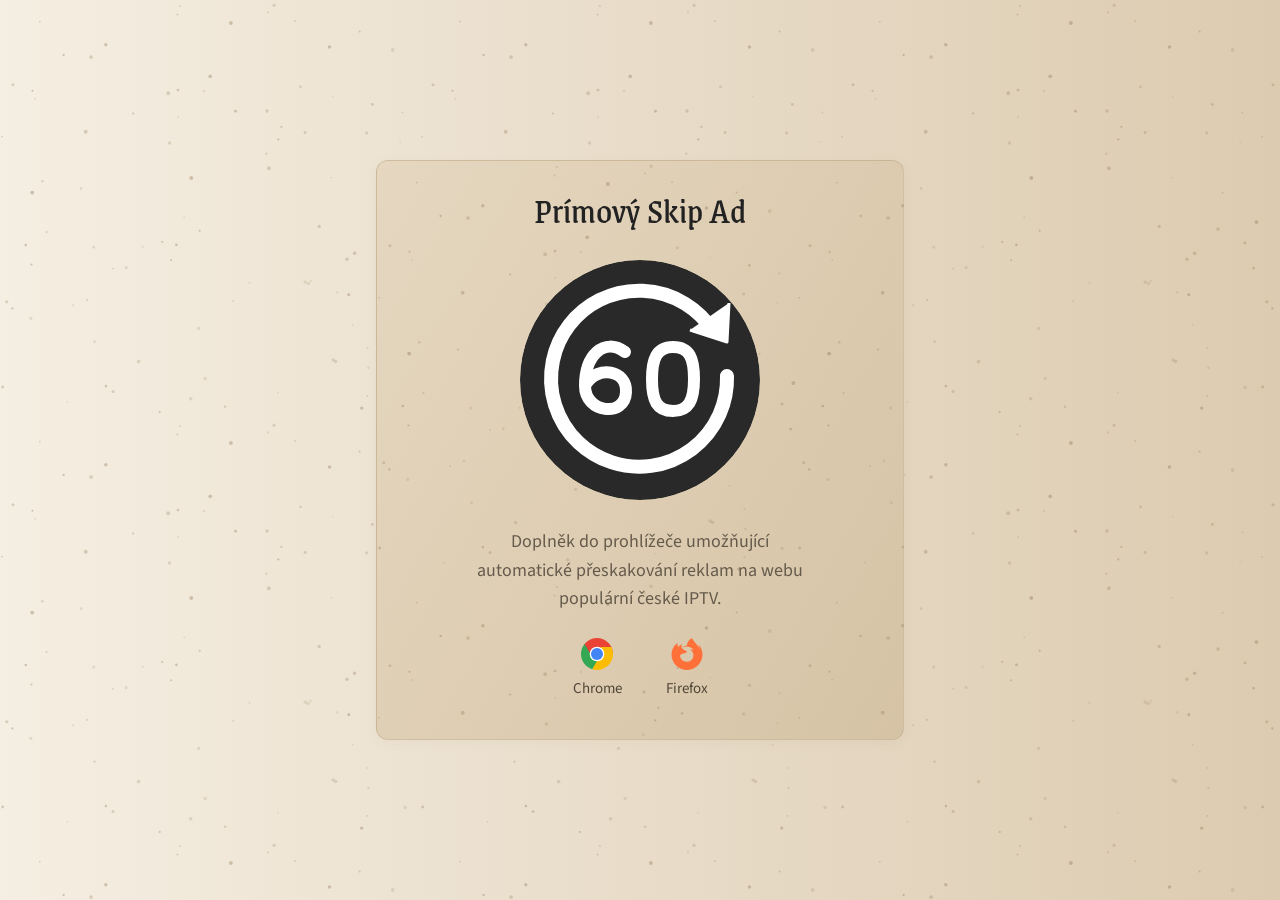
==== docs/index.html @ c1a8b1b5 "Add standalone extension landing page for GitHub Pages" ====
<!DOCTYPE html>
<html lang="cs">
<head>
  <meta charset="UTF-8">
  <meta name="viewport" content="width=device-width, initial-scale=1">
  <meta name="description" content="Prímový Skip Ad — doplněk do prohlížeče umožňující automatické přeskakování reklam na webu populární české IPTV. Stáhnout pro Chrome a Firefox.">
  <title>Prímový Skip Ad</title>
  <link rel="icon" type="image/svg+xml" href="images/primovy-skip-ad.svg">
  <link rel="preconnect" href="https://fonts.googleapis.com">
  <link rel="preconnect" href="https://fonts.gstatic.com" crossorigin>
  <link href="https://fonts.googleapis.com/css2?family=Grenze:wght@400&family=Source+Sans+3:wght@400;600&display=swap" rel="stylesheet">
  <link rel="stylesheet" href="style.css">
</head>
<body>
  <main class="project" aria-labelledby="project-title">
    <h1 id="project-title">Prímový Skip Ad</h1>
    <img class="project-image" src="images/primovy-skip-ad.svg" alt="Logo Prímový Skip Ad — číslo 60 s kruhovou šipkou" width="240" height="240">
    <p class="project-description">Doplněk do prohlížeče umožňující automatické přeskakování reklam na webu populární české IPTV.</p>
    <div class="browser-links" aria-label="Stáhnout doplněk pro prohlížeč">
      <a class="browser-link" href="https://chromewebstore.google.com/detail/prima-skip-ad/nbfjjcajjpfkiccigakjkgpmbbbafldm?hl=en" target="_blank" rel="noopener noreferrer" title="Prímový Skip Ad v Chrome Web Store"><img src="images/chrome.svg" width="32" height="32" alt=""><span>Chrome</span></a>
      <a class="browser-link" href="https://addons.mozilla.org/cs/firefox/addon/pr%C3%ADmov%C3%BD-skip-ad/" target="_blank" rel="noopener noreferrer" title="Prímový Skip Ad pro Firefox"><img src="images/firefox.svg" width="32" height="32" alt=""><span>Firefox</span></a>
    </div>
  </main>
</body>
</html>
---- docs/style.css ----
* { box-sizing: border-box; }
body {
  margin: 0;
  min-height: 100vh;
  min-height: 100svh;
  display: grid;
  place-items: center;
  padding: 24px;
  font-family: "Source Sans 3", Arial, sans-serif;
  color: #222;
  background: url("images/sand.svg") repeat, linear-gradient(to right, #f5eee2, #dccbb0);
}
.project {
  width: min(100%, 528px);
  display: flex;
  flex-direction: column;
  align-items: center;
  text-align: center;
  padding: 28px 24px 32px;
  background: url("images/sand.svg") repeat, linear-gradient(120deg, #e5d7c0, #d6c3a5);
  border: 1px solid #bfa98780;
  border-radius: 12px;
  box-shadow: 0 3px 12px #80623f0d;
}
h1 { margin: 0 0 28px; font: 400 clamp(30px, 7vw, 36px)/1.2 "Grenze", Georgia, serif; }
.project-image { width: min(240px, 100%); height: auto; aspect-ratio: 1; border-radius: 50%; object-fit: cover; }
.project-description { max-width: 340px; margin: 28px 0 8px; color: #655b4c; font-size: 18px; line-height: 1.6; }
.browser-links { display: flex; justify-content: center; flex-wrap: wrap; gap: 28px; padding-top: 8px; }
.browser-link { display: inline-flex; flex-direction: column; align-items: center; gap: 8px; padding: 8px; color: #514738; font-size: 15px; text-decoration: none; }
.browser-link img { display: block; }
.browser-link:hover { text-decoration: underline; text-underline-offset: 4px; }
a:focus-visible { outline: 2px solid currentColor; outline-offset: 5px; }
@media (hover: hover) and (prefers-reduced-motion: no-preference) {
  .browser-link img { transition: transform .3s ease; }
  .browser-link:hover img, .browser-link:focus-visible img { transform: translateY(-3px); }
}
@media (max-width: 360px) { body { padding: 12px; } .project { padding-inline: 16px; } }
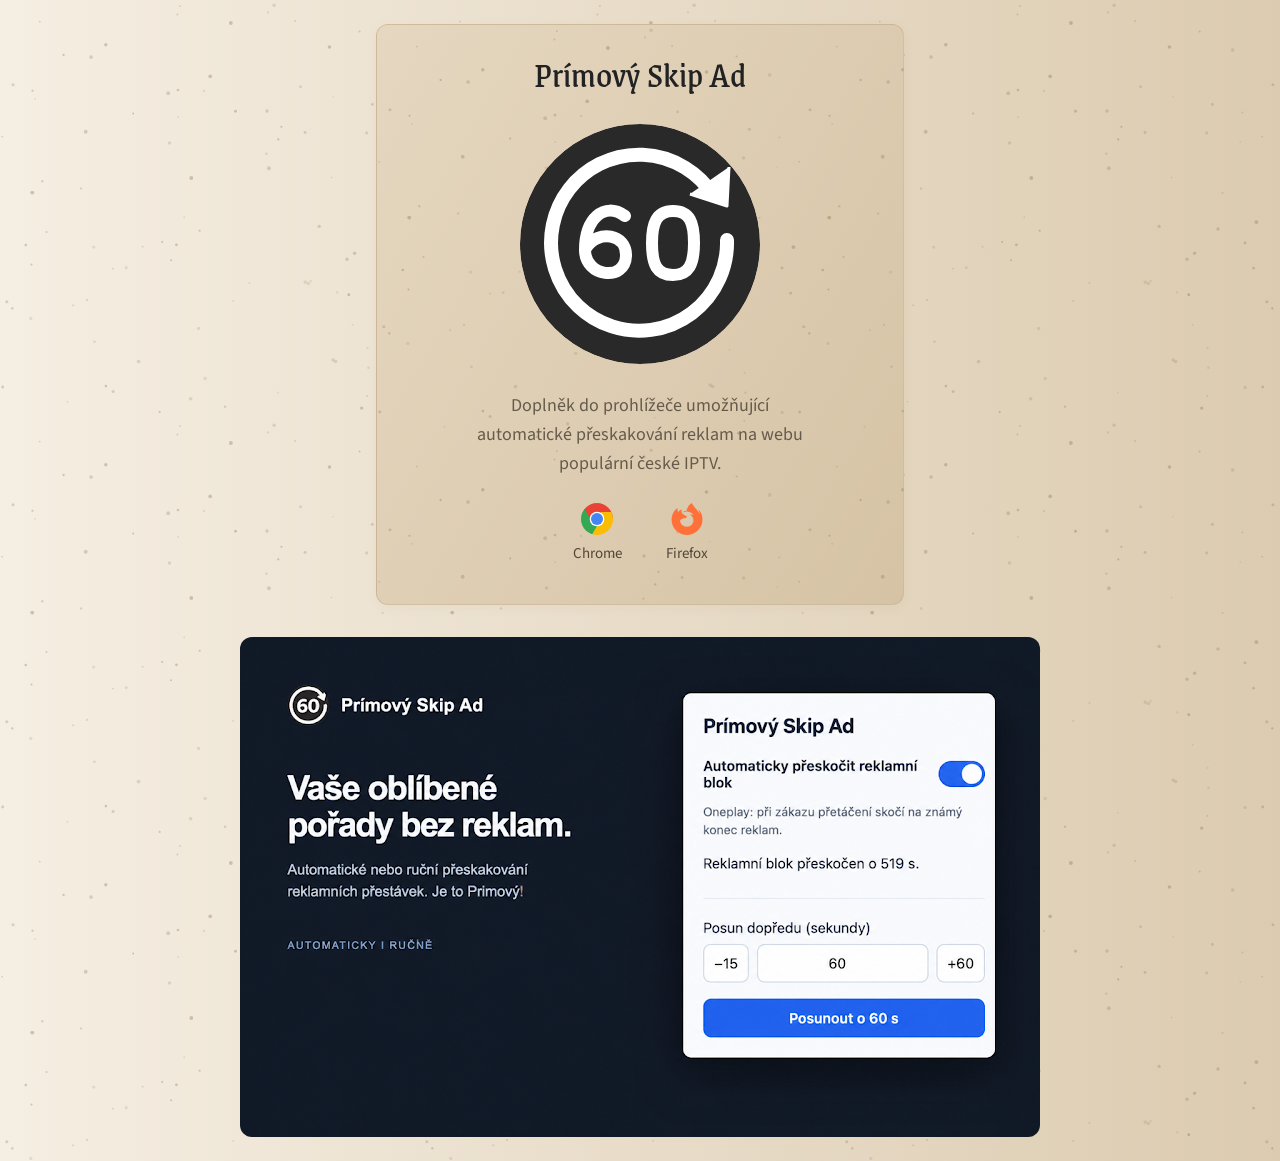
==== commit 61635f41: "Add extension preview below store links" ====
--- a/docs/index.html
+++ b/docs/index.html
@@ -12,7 +12,8 @@
   <link rel="stylesheet" href="style.css">
 </head>
 <body>
-  <main class="project" aria-labelledby="project-title">
+  <main class="page">
+  <section class="project" aria-labelledby="project-title">
     <h1 id="project-title">Prímový Skip Ad</h1>
     <img class="project-image" src="images/primovy-skip-ad.svg" alt="Logo Prímový Skip Ad — číslo 60 s kruhovou šipkou" width="240" height="240">
     <p class="project-description">Doplněk do prohlížeče umožňující automatické přeskakování reklam na webu populární české IPTV.</p>
@@ -20,6 +21,8 @@
       <a class="browser-link" href="https://chromewebstore.google.com/detail/prima-skip-ad/nbfjjcajjpfkiccigakjkgpmbbbafldm?hl=en" target="_blank" rel="noopener noreferrer" title="Prímový Skip Ad v Chrome Web Store"><img src="images/chrome.svg" width="32" height="32" alt=""><span>Chrome</span></a>
       <a class="browser-link" href="https://addons.mozilla.org/cs/firefox/addon/pr%C3%ADmov%C3%BD-skip-ad/" target="_blank" rel="noopener noreferrer" title="Prímový Skip Ad pro Firefox"><img src="images/firefox.svg" width="32" height="32" alt=""><span>Firefox</span></a>
     </div>
+  </section>
+  <img class="extension-preview" src="images/extension-preview.png" alt="Ukázka Prímového Skip Ad: automatické přeskočení reklamního bloku a ruční posun videa o 60 sekund." width="800" height="500">
   </main>
 </body>
 </html>
--- a/docs/style.css
+++ b/docs/style.css
@@ -10,6 +10,8 @@
   color: #222;
   background: url("images/sand.svg") repeat, linear-gradient(to right, #f5eee2, #dccbb0);
 }
+.page { width: min(100%, 800px); display: flex; flex-direction: column; align-items: center; gap: 32px; }
+.extension-preview { display: block; width: 100%; height: auto; border-radius: 12px; }
 .project {
   width: min(100%, 528px);
   display: flex;
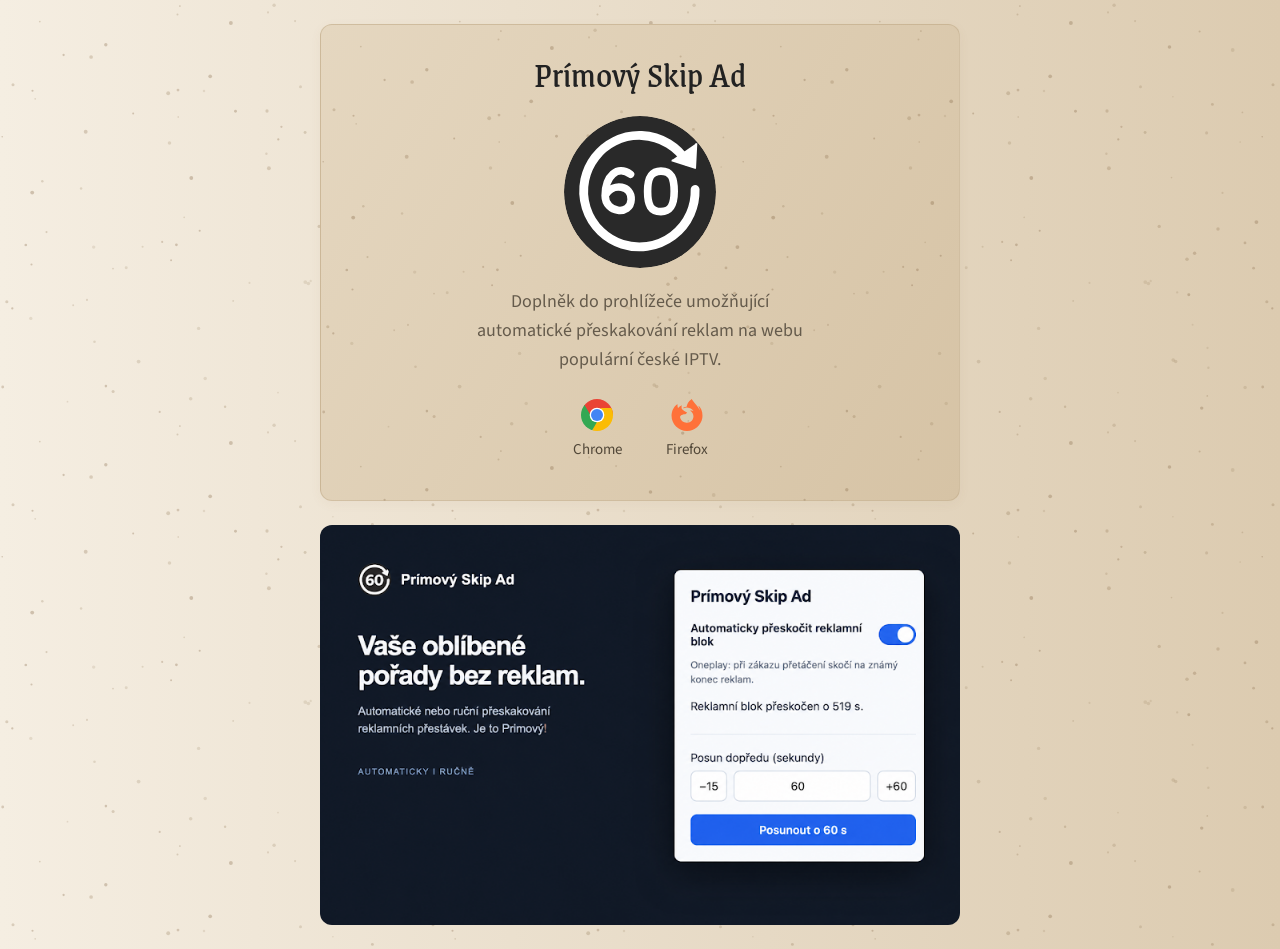
==== commit 36dc8ee6: "Fix landing page alignment and refresh cached styles" ====
--- a/docs/index.html
+++ b/docs/index.html
@@ -9,7 +9,7 @@
   <link rel="preconnect" href="https://fonts.googleapis.com">
   <link rel="preconnect" href="https://fonts.gstatic.com" crossorigin>
   <link href="https://fonts.googleapis.com/css2?family=Grenze:wght@400&family=Source+Sans+3:wght@400;600&display=swap" rel="stylesheet">
-  <link rel="stylesheet" href="style.css">
+  <link rel="stylesheet" href="style.css?v=20261112-compact">
 </head>
 <body>
   <main class="page">
--- a/docs/style.css
+++ b/docs/style.css
@@ -4,16 +4,17 @@
   min-height: 100vh;
   min-height: 100svh;
   display: grid;
-  place-items: center;
+  justify-items: center;
+  align-items: start;
   padding: 24px;
   font-family: "Source Sans 3", Arial, sans-serif;
   color: #222;
   background: url("images/sand.svg") repeat, linear-gradient(to right, #f5eee2, #dccbb0);
 }
-.page { width: min(100%, 800px); display: flex; flex-direction: column; align-items: center; gap: 32px; }
+.page { width: min(100%, 640px); display: flex; flex-direction: column; align-items: center; gap: 24px; }
 .extension-preview { display: block; width: 100%; height: auto; border-radius: 12px; }
 .project {
-  width: min(100%, 528px);
+  width: 100%;
   display: flex;
   flex-direction: column;
   align-items: center;
@@ -24,9 +25,9 @@
   border-radius: 12px;
   box-shadow: 0 3px 12px #80623f0d;
 }
-h1 { margin: 0 0 28px; font: 400 clamp(30px, 7vw, 36px)/1.2 "Grenze", Georgia, serif; }
-.project-image { width: min(240px, 100%); height: auto; aspect-ratio: 1; border-radius: 50%; object-fit: cover; }
-.project-description { max-width: 340px; margin: 28px 0 8px; color: #655b4c; font-size: 18px; line-height: 1.6; }
+h1 { margin: 0 0 20px; font: 400 clamp(30px, 7vw, 36px)/1.2 "Grenze", Georgia, serif; }
+.project-image { width: min(152px, 100%); height: auto; aspect-ratio: 1; border-radius: 50%; object-fit: cover; }
+.project-description { max-width: 340px; margin: 20px 0 8px; color: #655b4c; font-size: 18px; line-height: 1.6; }
 .browser-links { display: flex; justify-content: center; flex-wrap: wrap; gap: 28px; padding-top: 8px; }
 .browser-link { display: inline-flex; flex-direction: column; align-items: center; gap: 8px; padding: 8px; color: #514738; font-size: 15px; text-decoration: none; }
 .browser-link img { display: block; }
